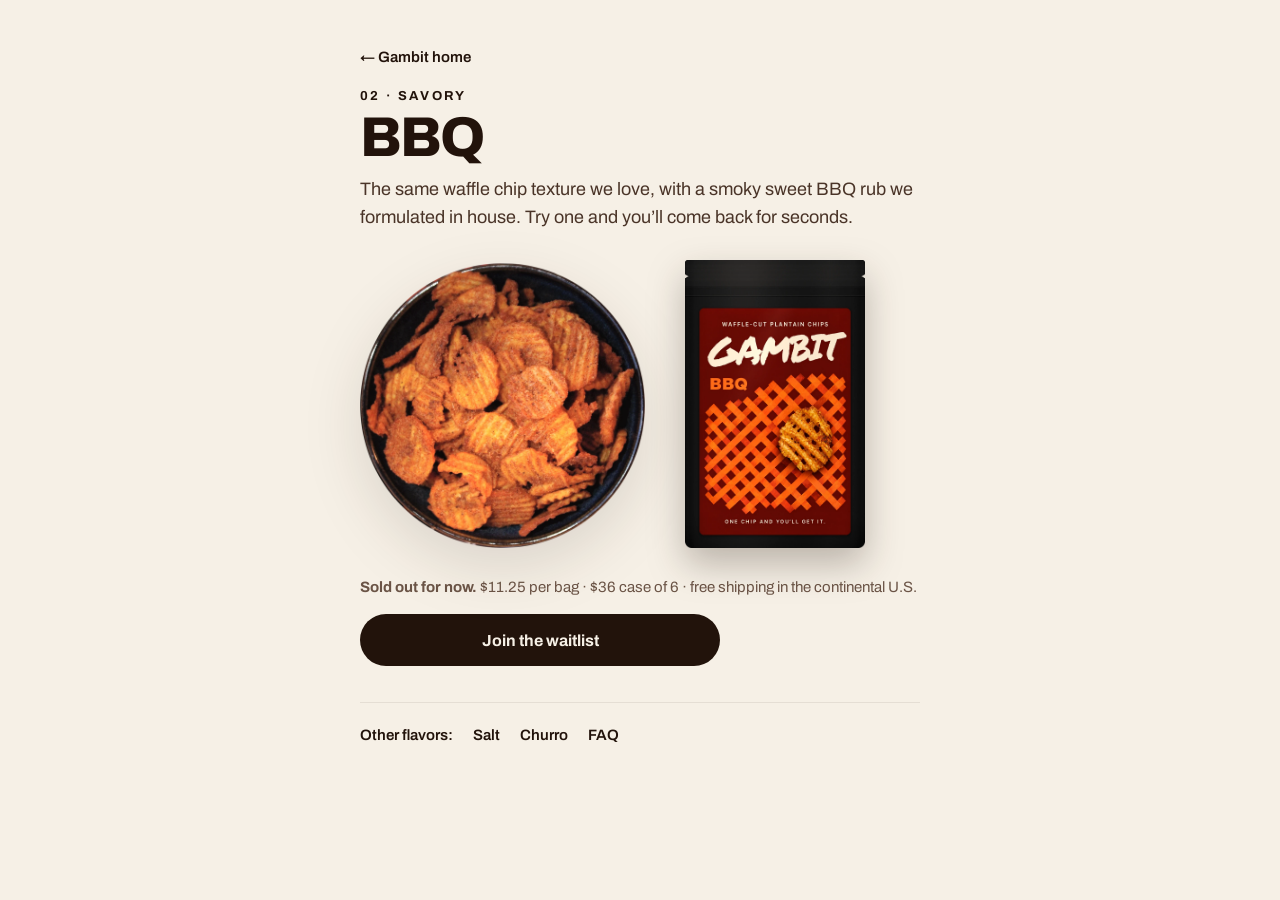
==== flavors/bbq/index.html @ c59f81ba "Add LLM context files, flavor SEO landings, and structured data. Publish llms.txt, product pages wit" ====
<!DOCTYPE html>
<html lang="en" class="is-sold-out">
  <head>
    <meta charset="utf-8" />
    <meta name="viewport" content="width=device-width, initial-scale=1" />
    <script>
      (function () {
        var instock = /instock/i.test(location.search);
        document.documentElement.classList.remove("is-sold-out", "is-in-stock");
        document.documentElement.classList.add(instock ? "is-in-stock" : "is-sold-out");
      })();
    </script>
    <title>Gambit BBQ | Waffle Cut Plantain Chips</title>
    <meta
      name="description"
      content="Gambit BBQ waffle-cut plantain chips with a smoky-sweet in-house rub. Currently sold out — join the waitlist."
    />
    <link rel="canonical" href="https://gambitchips.com/flavors/bbq/" />
    <meta property="og:type" content="product" />
    <meta property="og:title" content="Gambit BBQ | Waffle Cut Plantain Chips" />
    <meta property="og:description" content="Smoky sweet BBQ waffle-cut plantain chips." />
    <meta property="og:image" content="https://gambitchips.com/assets/scene-bbq.webp" />
    <meta property="og:url" content="https://gambitchips.com/flavors/bbq/" />
    <meta name="twitter:card" content="summary_large_image" />
    <link rel="icon" href="../../assets/favicon.svg" type="image/svg+xml" />
    <link rel="preconnect" href="https://fonts.googleapis.com" />
    <link rel="preconnect" href="https://fonts.gstatic.com" crossorigin />
    <link
      href="https://fonts.googleapis.com/css2?family=Archivo:wdth,wght@62..125,400..900&display=swap"
      rel="stylesheet"
    />
    <link rel="stylesheet" href="../../assets/gambit.css" />
    <script type="application/ld+json">
      {
        "@context": "https://schema.org",
        "@graph": [
          {
            "@type": "Product",
            "name": "Gambit BBQ Waffle Cut Plantain Chips",
            "description": "Waffle-cut plantain chips with a smoky sweet BBQ rub made in house.",
            "image": ["https://gambitchips.com/assets/bag-bbq.webp", "https://gambitchips.com/assets/bowl-bbq.webp"],
            "brand": { "@type": "Brand", "name": "Gambit" },
            "url": "https://gambitchips.com/flavors/bbq/",
            "offers": {
              "@type": "Offer",
              "url": "https://gambitchips.com/flavors/bbq/",
              "priceCurrency": "USD",
              "price": "11.25",
              "availability": "https://schema.org/OutOfStock"
            }
          },
          {
            "@type": "BreadcrumbList",
            "itemListElement": [
              { "@type": "ListItem", "position": 1, "name": "Gambit", "item": "https://gambitchips.com/" },
              { "@type": "ListItem", "position": 2, "name": "BBQ", "item": "https://gambitchips.com/flavors/bbq/" }
            ]
          }
        ]
      }
    </script>
  </head>
  <body class="gambit-page">
    <main class="g-flavor-page">
      <a class="g-link g-flavor-page__back" href="/">← Gambit home</a>
      <div class="g-eyebrow">02 · Savory</div>
      <h1>BBQ</h1>
      <p class="g-flavor-page__lede">
        The same waffle chip texture we love, with a smoky sweet BBQ rub we formulated in house. Try one and
        you&rsquo;ll come back for seconds.
      </p>
      <div class="g-flavor-page__visual">
        <img
          class="g-flavor-page__bowl"
          src="../../assets/bowl-bbq.webp"
          width="1200"
          height="1200"
          alt="Bowl of Gambit BBQ waffle-cut chips"
        />
        <img
          class="g-flavor-page__bag"
          src="../../assets/bag-bbq.webp"
          width="800"
          height="1280"
          alt="Gambit BBQ bag"
        />
      </div>
      <p class="g-flavor-page__meta sold-out-only">
        <strong>Sold out for now.</strong> $11.25 per bag · $36 case of 6 · free shipping in the continental U.S.
      </p>
      <div class="g-flavor-page__cta sold-out-only">
        <a href="/#waitlist" class="g-btn g-btn--block">Join the waitlist</a>
      </div>
      <div class="g-flavor-page__cta in-stock-only">
        <a href="/#box" class="g-btn g-btn--block">Build your box</a>
      </div>
      <nav class="g-flavor-page__links" aria-label="Other flavors">
        <span>Other flavors:</span>
        <a href="/flavors/salt/" class="g-link">Salt</a>
        <a href="/flavors/churro/" class="g-link">Churro</a>
        <a href="/#faq" class="g-link">FAQ</a>
      </nav>
    </main>
  </body>
</html>
---- assets/gambit.css ----
:root {
  --cream: #f6f0e6;
  --ink: #22130b;
  --sand: #efe6d6;
  --stepper: #eae0cf;
  --paper: #fffcf6;
  --text-2: #4a3428;
  --text-3: #6b5446;
  --gold: #e3a92b;
  --butter: #f3e2ae;
  --red-band: #a42d1e;
  --bp: 768px;
  --mob-inset: max(16px, calc((100% - 560px) / 2));
}

*,
*::before,
*::after {
  box-sizing: border-box;
}

html {
  scroll-behavior: smooth;
  overflow-x: clip;
}

body.gambit-page {
  margin: 0;
  font-family: "Archivo", system-ui, sans-serif;
  background: var(--cream);
  color: var(--ink);
  -webkit-font-smoothing: antialiased;
  overflow-x: clip;
  min-width: 0;
}

main {
  min-width: 0;
}

.g-btn--block {
  width: 100%;
  text-align: center;
}

a {
  color: inherit;
}

.g-link {
  text-decoration: none;
  background-image: linear-gradient(currentColor, currentColor);
  background-size: 0 1.5px;
  background-repeat: no-repeat;
  background-position: 0 100%;
  transition: background-size 0.3s ease;
}

.g-link:hover {
  background-size: 100% 1.5px;
}

.g-btn {
  display: inline-flex;
  align-items: center;
  justify-content: center;
  gap: 10px;
  min-height: 52px;
  padding: 0 26px;
  border: 0;
  border-radius: 999px;
  background: var(--ink);
  color: var(--cream);
  font: inherit;
  font-size: 16px;
  font-weight: 700;
  text-decoration: none;
  cursor: pointer;
  transition: transform 0.2s ease, background-color 0.2s ease, box-shadow 0.2s ease,
    color 0.6s ease;
}

.g-btn:hover {
  transform: translateY(-1px);
  box-shadow: 0 10px 24px rgba(34, 19, 11, 0.18);
}

.g-btn:active {
  transform: translateY(0);
}

.g-btn:disabled {
  cursor: not-allowed;
  transform: none;
  box-shadow: none;
}

button:focus-visible,
a:focus-visible,
input:focus-visible,
textarea:focus-visible {
  outline: 2px solid currentColor;
  outline-offset: 3px;
}

.g-wrap {
  max-width: 1320px;
  margin: 0 auto;
  padding-left: clamp(16px, 4vw, 48px);
  padding-right: clamp(16px, 4vw, 48px);
}

.g-skip {
  position: absolute;
  left: -9999px;
}

.g-skip:focus {
  left: 16px;
  top: 16px;
  z-index: 100;
  padding: 12px 16px;
  background: var(--cream);
}

/* mode toggles */
html.is-sold-out .in-stock-only {
  display: none !important;
}

html.is-in-stock .sold-out-only {
  display: none !important;
}

.visually-hidden {
  position: absolute;
  width: 1px;
  height: 1px;
  overflow: hidden;
  clip: rect(0 0 0 0);
  white-space: nowrap;
}

/* header */
.g-header {
  position: sticky;
  top: 0;
  z-index: 30;
  background: var(--cream);
  border-bottom: 1px solid rgba(34, 19, 11, 0.07);
}

.g-header__nav {
  display: flex;
  align-items: center;
  gap: 28px;
  flex-wrap: wrap;
  padding: 14px clamp(16px, 4vw, 48px);
  max-width: 1320px;
  margin: 0 auto;
}

.g-header__logo {
  display: block;
  line-height: 0;
}

.g-header__logo img {
  height: 30px;
  width: auto;
}

.g-header__links {
  display: flex;
  gap: 28px;
  flex-grow: 1;
  justify-content: center;
  flex-wrap: wrap;
  font-size: 15px;
  font-weight: 500;
}

.g-header__ig {
  display: grid;
  place-items: center;
  width: 44px;
  height: 44px;
  border-radius: 50%;
}

.g-header__pill {
  min-height: 44px;
  padding: 0 8px 0 18px;
  gap: 10px;
  font-size: 15px;
}

.g-header__pill-count {
  display: grid;
  place-items: center;
  min-width: 28px;
  height: 28px;
  padding: 0 8px;
  border-radius: 999px;
  background: var(--cream);
  color: var(--ink);
  font-size: 13px;
}

.g-header__waitlist {
  min-height: 44px;
  font-size: 15px;
  padding: 0 18px;
  flex-shrink: 0;
}

.g-header__waitlist-short {
  display: none;
}

.g-header__links--desk {
  display: none;
}

@media (min-width: 768px) {
  .g-header__links--desk {
    display: flex;
  }
}

@media (max-width: 767px), (max-height: 520px) and (orientation: landscape) {
  .g-header {
    padding-top: env(safe-area-inset-top, 0);
    overflow-x: clip;
  }

  .g-header__nav {
    width: 100%;
    max-width: 560px;
    margin-left: auto;
    margin-right: auto;
    box-sizing: border-box;
    padding: 10px var(--mob-inset) 10px;
    gap: 10px;
    flex-wrap: nowrap;
    min-width: 0;
  }

  .g-header__logo {
    flex-shrink: 1;
    min-width: 0;
  }

  .g-header__logo img {
    height: 26px;
    max-width: min(140px, 36vw);
    width: auto;
  }

  .g-header__ig {
    flex-shrink: 0;
    margin-left: auto;
  }

  .g-header__waitlist {
    padding: 0 12px;
    font-size: 13px;
    min-height: 40px;
  }

  .g-header__waitlist-long {
    display: none;
  }

  .g-header__waitlist-short {
    display: inline;
  }

  .g-wrap,
  .g-box__head,
  .g-flavor-cards,
  .g-checkout-grid,
  .g-waitlist,
  .g-about__grid,
  .g-closing,
  .g-faq,
  .g-footer__grid,
  .g-footer__legal {
    padding-left: var(--mob-inset);
    padding-right: var(--mob-inset);
  }

  .g-scrolly {
    padding-left: var(--mob-inset);
    padding-right: var(--mob-inset);
  }
}

/* animations */
@keyframes g-rise {
  from {
    transform: translateY(105%);
  }
  to {
    transform: translateY(0);
  }
}

@keyframes g-fadeup {
  from {
    opacity: 0;
    transform: translateY(16px);
  }
  to {
    opacity: 1;
    transform: translateY(0);
  }
}

@keyframes g-roll {
  0% {
    transform: translateX(var(--from-x)) rotate(var(--from-r));
    opacity: 0;
  }
  10% {
    opacity: 1;
  }
  100% {
    transform: translateX(0) rotate(0deg);
    opacity: 1;
  }
}

@keyframes g-shadowin {
  from {
    opacity: 0;
    transform: scale(0.6);
  }
  to {
    opacity: 1;
    transform: scale(1);
  }
}

@keyframes g-bagin {
  from {
    opacity: 0;
    transform: translateY(40px) rotate(-10deg);
  }
  to {
    opacity: 1;
    transform: translateY(0) rotate(-5deg);
  }
}

@keyframes g-spin {
  to {
    transform: rotate(360deg);
  }
}

@keyframes g-marquee {
  to {
    transform: translateX(-50%);
  }
}

.g-rise {
  display: inline-block;
  animation: g-rise 1s cubic-bezier(0.2, 0.8, 0.2, 1) both;
}

.g-fadeup {
  animation: g-fadeup 0.9s cubic-bezier(0.2, 0.8, 0.2, 1) both;
}

.g-roll {
  --from-x: 120%;
  --from-r: 420deg;
  animation: g-roll 1.7s cubic-bezier(0.12, 0.82, 0.22, 1) both;
}

.g-shadowin {
  animation: g-shadowin 1.4s cubic-bezier(0.2, 0.8, 0.2, 1) both;
}

.g-bagin {
  animation: g-bagin 1s cubic-bezier(0.2, 0.9, 0.25, 1.15) both;
}

.g-idle {
  animation: g-spin 120s linear infinite;
}

.g-ring {
  animation: g-spin 60s linear infinite reverse;
}

.g-ticker {
  display: flex;
  width: max-content;
  animation: g-marquee 36s linear infinite;
}

.g-drift {
  display: flex;
  width: max-content;
  animation: g-marquee 90s linear infinite;
}

.g-drift:hover {
  animation-play-state: paused;
}

.g-ticker--reverse {
  animation-direction: reverse;
}

/* hero desktop */
.g-hero-desk {
  display: none;
  padding: clamp(24px, 3vw, 40px) 0 clamp(64px, 7vw, 104px);
  min-width: 0;
}

.g-hero-desk__top {
  display: flex;
  justify-content: space-between;
  align-items: flex-end;
  gap: 28px 64px;
  flex-wrap: wrap;
}

.g-hero-desk h1 {
  margin: 0;
  font-size: clamp(44px, 4.7vw, 76px);
  line-height: 0.92;
  font-weight: 800;
  letter-spacing: -0.04em;
}

.g-hero-desk__line {
  display: block;
  overflow: hidden;
  padding-bottom: 0.05em;
}

.g-hero-desk__intro {
  max-width: 320px;
  display: flex;
  flex-direction: column;
  gap: 18px;
}

@media (min-width: 1024px) {
  .g-hero-desk__top {
    flex-wrap: nowrap;
  }

  .g-hero-desk__top > h1 {
    flex: 1 1 0;
    min-width: 0;
  }

  .g-hero-desk__intro {
    flex: 0 0 auto;
    max-width: min(320px, 34vw);
  }
}

@media (min-width: 768px) and (max-width: 1023px) {
  .g-hero-desk__top {
    flex-direction: column;
    align-items: flex-start;
    gap: 20px;
  }

  .g-hero-desk {
    padding-bottom: clamp(40px, 6vw, 72px);
  }

  .g-trio {
    margin-top: clamp(20px, 4vw, 36px);
  }
}

@media (max-width: 1180px) {
  .g-bowl-cap {
    flex-direction: column;
    align-items: center;
    gap: 2px;
    text-align: center;
  }

  .g-bowl-cap .g-arrow {
    display: none;
  }
}

.g-hero-desk__intro p {
  margin: 0;
  font-size: 18px;
  line-height: 1.55;
  color: var(--text-2);
}

.g-hero-desk__meta {
  font-size: 14px;
  color: var(--text-3);
}

.g-trio {
  display: flex;
  justify-content: space-between;
  gap: clamp(16px, 3vw, 40px);
  margin-top: clamp(28px, 3.4vw, 48px);
  min-width: 0;
}

.g-hero-desk .g-bowl-btn:nth-child(1) .g-roll {
  --from-r: 420deg;
}

.g-hero-desk .g-bowl-btn:nth-child(2) .g-roll {
  --from-r: 480deg;
}

.g-hero-desk .g-bowl-btn:nth-child(3) .g-roll {
  --from-r: 540deg;
}

.g-bowl-btn {
  flex: 1 1 0;
  min-width: 0;
  display: flex;
  flex-direction: column;
  align-items: center;
  gap: 22px;
  text-decoration: none;
  color: inherit;
}

.g-bowl-stage {
  position: relative;
  width: min(100%, 400px);
  aspect-ratio: 1;
  overflow: visible;
}

.g-bowl-shadow {
  position: absolute;
  left: 10%;
  right: 10%;
  bottom: -1%;
  height: 14%;
}

.g-bowl-shadow__blur {
  width: 100%;
  height: 100%;
  border-radius: 50%;
  background: rgba(34, 19, 11, 0.5);
  filter: blur(16px);
  transition: transform 1s cubic-bezier(0.2, 0.8, 0.2, 1), opacity 1s ease;
}

.g-bowl-lift {
  position: absolute;
  inset: 0;
  transition: transform 1s cubic-bezier(0.2, 0.8, 0.2, 1);
}

/* Idle spin only — must not clip hover lift on the parent */
.g-bowl-spin {
  position: absolute;
  inset: 0;
  overflow: hidden;
}

.g-bowl-btn:hover .g-bowl-lift,
.g-bowl-btn:focus-visible .g-bowl-lift {
  transform: translateY(-12px) rotate(28deg);
}

.g-bowl-btn:hover .g-bowl-shadow__blur,
.g-bowl-btn:focus-visible .g-bowl-shadow__blur {
  transform: scale(0.88);
  opacity: 0.7;
}

.g-bowl-stage img.g-bowl-img {
  width: 100%;
  height: 100%;
  display: block;
}

.g-bowl-bag {
  position: absolute;
  left: -2%;
  bottom: 3%;
  width: 24%;
  z-index: 3;
}

.g-bowl-bag {
  transform: rotate(-5deg);
  transform-origin: 50% 100%;
  transition: transform 0.8s cubic-bezier(0.2, 0.8, 0.2, 1);
}

.g-bowl-bag .g-sticker {
  top: -6%;
  left: 46%;
  right: auto;
  font-size: 9px;
  padding: 4px 7px;
  z-index: 2;
}

.g-bowl-bag img {
  position: relative;
  z-index: 0;
  width: 100%;
  height: auto;
  display: block;
  filter: drop-shadow(0 14px 14px rgba(34, 19, 11, 0.32));
}

.g-bowl-btn:hover .g-bowl-bag,
.g-bowl-btn:focus-visible .g-bowl-bag {
  transform: translateY(-6px) rotate(-2deg);
}

.g-bowl-cap {
  display: flex;
  align-items: baseline;
  gap: 12px;
}

.g-bowl-cap strong {
  font-size: 26px;
  font-weight: 800;
  letter-spacing: -0.02em;
}

.g-bowl-cap span {
  font-size: 15px;
  color: var(--text-3);
}

.g-bowl-cap .g-arrow {
  opacity: 0;
  transform: translateY(-4px);
  transition: opacity 0.3s, transform 0.3s;
  font-size: 18px;
  font-weight: 700;
}

.g-bowl-btn:hover .g-arrow,
.g-bowl-btn:focus-visible .g-arrow {
  opacity: 1;
  transform: none;
}

.g-sticker {
  position: absolute;
  z-index: 3;
  display: inline-grid;
  place-items: center;
  padding: 6px 10px;
  border-radius: 999px;
  background: var(--cream);
  color: var(--ink);
  box-shadow: 0 0 0 1.5px var(--ink), 0 6px 14px rgba(34, 19, 11, 0.25);
  font-size: 11px;
  font-weight: 800;
  letter-spacing: 0.14em;
  text-transform: uppercase;
  white-space: nowrap;
  transform: rotate(9deg);
}

/* hero mobile */
.g-hero-mob {
  display: none;
  padding: 14px 0 36px;
  transition: background-color 0.7s ease, color 0.7s ease;
  min-width: 0;
}

.g-mob-col {
  display: flex;
  flex-direction: column;
  gap: 18px;
  max-width: 560px;
  margin: 0 auto;
  padding-inline: var(--mob-inset);
  min-width: 0;
  width: 100%;
  box-sizing: border-box;
}

.g-hero-mob h1 {
  margin: 0;
  font-size: clamp(36px, 10.8vw, 44px);
  line-height: 0.92;
  font-weight: 800;
  letter-spacing: -0.04em;
  min-width: 0;
}

.g-hero-mob__intro {
  margin: -4px 0 0;
  font-size: 16px;
  line-height: 1.5;
  min-width: 0;
  max-width: 100%;
  overflow-wrap: break-word;
}

.m-stage {
  position: relative;
  width: min(100%, 400px);
  max-width: 100%;
  aspect-ratio: 1 / 1;
  margin: 4px auto 0;
  min-width: 0;
  align-self: center;
  overflow: visible;
}

.m-stage__bowl-shell.g-roll {
  --from-x: 110%;
  --from-r: 320deg;
}

@media (prefers-reduced-motion: reduce) {
  .m-stage__bowl-shell.g-roll {
    --from-x: 0;
    --from-r: 0deg;
  }
}

.m-stage__ring {
  position: absolute;
  inset: 0;
  width: 100%;
  height: 100%;
  overflow: visible;
  pointer-events: none;
}

.m-stage__shadow {
  position: absolute;
  left: 17%;
  right: 17%;
  bottom: 6%;
  height: 11%;
  border-radius: 50%;
  background: rgba(20, 8, 4, 0.55);
  filter: blur(13px);
}

.m-stage__bowl-shell {
  position: absolute;
  inset: 8%;
  overflow: hidden;
}

.m-stage__turn {
  position: relative;
  width: 100%;
  height: 100%;
  transition: transform 0.9s cubic-bezier(0.25, 0.75, 0.3, 1);
}

.m-stage__bowl {
  position: absolute;
  inset: 0;
  width: 100%;
  height: 100%;
  opacity: 0;
  transition: opacity 0.6s ease;
  object-fit: contain;
}

.m-stage__bowl.is-active {
  opacity: 1;
}

.m-stage__bag {
  position: absolute;
  left: 0;
  bottom: 4%;
  width: 25%;
  aspect-ratio: 800 / 1280;
  z-index: 4;
  overflow: visible;
  transform: rotate(-5deg);
  transform-origin: 50% 100%;
}

.m-stage__bag-img {
  position: absolute;
  left: 0;
  bottom: 0;
  width: 100%;
  height: auto;
  display: block;
  opacity: 0;
  visibility: hidden;
  transform: translateY(18px);
  transition: none;
  filter: drop-shadow(0 12px 12px rgba(20, 8, 4, 0.38));
  pointer-events: none;
}

.m-stage__bag-img.is-active {
  opacity: 1;
  visibility: visible;
  transform: translateY(0);
  transition: transform 0.55s cubic-bezier(0.2, 0.9, 0.25, 1.15);
  pointer-events: auto;
  z-index: 1;
}

.g-sticker--mob {
  top: -8%;
  left: 38%;
  right: auto;
  font-size: 8px;
  padding: 4px 6px;
  z-index: 2;
}

.g-flavor-tabs {
  display: grid;
  grid-template-columns: repeat(3, minmax(0, 1fr));
  gap: 4px;
  padding: 4px;
  border-radius: 999px;
  transition: background-color 0.7s ease;
  width: 100%;
  min-width: 0;
  max-width: 100%;
  box-sizing: border-box;
}

.g-flavor-tabs button {
  min-height: 46px;
  min-width: 0;
  border: 0;
  border-radius: 999px;
  font: inherit;
  font-size: 15px;
  font-weight: 700;
  cursor: pointer;
  transition: background-color 0.5s, color 0.5s;
}

.g-mob-flavor-copy {
  display: flex;
  flex-direction: column;
  gap: 10px;
  min-width: 0;
  width: 100%;
}

.g-mob-flavor-copy[hidden] {
  display: none !important;
}

.g-eyebrow {
  font-size: 13px;
  font-weight: 700;
  letter-spacing: 0.18em;
  text-transform: uppercase;
}

@media (min-width: 768px) {
  .g-hero-desk {
    display: block;
  }
  .g-hero-mob {
    display: none;
  }
}

@media (max-width: 767px), (max-height: 520px) and (orientation: landscape) {
  .g-hero-desk {
    display: none;
  }

  .g-hero-mob {
    display: block;
  }
}

@media (max-height: 520px) and (orientation: landscape) {
  .g-hero-desk {
    display: none !important;
  }

  .g-hero-mob {
    display: block !important;
  }

  .g-showcase {
    display: none !important;
  }
}

/* ticker band */
.g-band {
  background: var(--ink);
  color: var(--cream);
  overflow: hidden;
  overflow-x: clip;
  contain: paint;
  padding: 22px 0;
}

.g-band--red {
  background: var(--red-band);
  color: #fff3ea;
  border-bottom: 1px solid rgba(255, 243, 234, 0.12);
}

.g-band__item {
  display: inline-flex;
  align-items: center;
  gap: 36px;
  padding-right: 36px;
  font-size: clamp(20px, 2vw, 30px);
  font-weight: 800;
  letter-spacing: -0.01em;
  white-space: nowrap;
  font-stretch: 112%;
}

/* showcase */
.g-showcase {
  transition: background-color 0.9s ease, color 0.9s ease;
}

.g-scrolly {
  display: grid;
  grid-template-columns: minmax(0, 560px) minmax(0, 560px);
  justify-content: space-between;
  gap: clamp(32px, 6vw, 80px);
  padding: 0 clamp(16px, 4vw, 48px);
  max-width: 1320px;
  margin: 0 auto;
  min-width: 0;
}

.g-stage-col {
  min-width: 0;
}

.g-chapter {
  min-height: 640px;
  display: flex;
  flex-direction: column;
  justify-content: center;
  gap: 18px;
}

.g-chapter h2 {
  margin: 0;
  font-size: clamp(64px, 8vw, 128px);
  line-height: 0.86;
  font-weight: 800;
  letter-spacing: -0.045em;
}

.g-chapter p {
  margin: 0;
  font-size: 20px;
  line-height: 1.55;
  max-width: 34ch;
}

.g-stage-col {
  position: relative;
  overflow: visible;
}

.g-stage {
  position: sticky;
  top: 150px;
  width: 100%;
  max-width: 560px;
  aspect-ratio: 1;
  margin-left: auto;
  overflow: visible;
}

.g-stage__spin {
  position: absolute;
  inset: 7%;
  z-index: 1;
  will-change: transform;
  overflow: visible;
  transform-origin: 50% 50%;
}

.g-stage__bowl {
  position: absolute;
  inset: 0;
  width: 100%;
  height: 100%;
  opacity: 0;
  transition: opacity 0.8s ease;
}

.g-stage__bowl.is-active {
  opacity: 1;
}

.g-stage__bag-pocket {
  position: absolute;
  left: -8%;
  bottom: -4%;
  width: 23%;
  aspect-ratio: 800 / 1280;
  z-index: 3;
  overflow: visible;
  transform: rotate(-5deg);
  transform-origin: 50% 100%;
}

.g-stage__bag {
  position: absolute;
  left: 0;
  bottom: 0;
  width: 100%;
  height: auto;
  z-index: 0;
  opacity: 0;
  visibility: hidden;
  transform: translateY(24px);
  transition: none;
  filter: drop-shadow(0 18px 18px rgba(20, 8, 4, 0.4));
  pointer-events: none;
}

.g-stage__bag.is-active {
  opacity: 1;
  visibility: visible;
  transform: translateY(0);
  transition: transform 0.55s cubic-bezier(0.2, 0.9, 0.25, 1.15);
  pointer-events: auto;
  z-index: 1;
}

.g-sticker--showcase {
  left: 4%;
  bottom: 30%;
  top: auto;
  right: auto;
  font-size: 9px;
  padding: 4px 7px;
  z-index: 5;
}

/* Flavor jump controls — keep in DOM for JS/a11y, hide visually (read like a stray scrollbar) */
.g-stage-dots {
  position: absolute;
  width: 1px;
  height: 1px;
  padding: 0;
  margin: -1px;
  overflow: hidden;
  clip: rect(0, 0, 0, 0);
  white-space: nowrap;
  border: 0;
}

.g-dot {
  position: relative;
  width: 10px;
  height: 10px;
  border-radius: 999px;
  border: 0;
  padding: 0;
  background: currentColor;
  opacity: 0.3;
  cursor: pointer;
  transition: height 0.4s cubic-bezier(0.2, 0.8, 0.2, 1), opacity 0.3s ease;
}

.g-dot[aria-current="true"] {
  height: 28px;
  opacity: 0.9;
}

.g-dot::before {
  content: "";
  position: absolute;
  inset: -12px;
}

@media (max-width: 767px), (max-height: 520px) and (orientation: landscape) {
  .g-showcase {
    display: none;
  }
}

@media (max-width: 1023px) {
  .g-scrolly {
    grid-template-columns: minmax(0, 1fr) minmax(0, 1fr);
  }

  .g-chapter {
    min-height: 560px;
  }

  .g-chapter h2 {
    font-size: clamp(56px, 8vw, 96px);
  }

  .g-stage {
    top: 110px;
  }
}

/* photo strip */
.g-photos {
  padding: clamp(64px, 7vw, 104px) 0;
  overflow: hidden;
  overflow-x: clip;
  contain: paint;
}

.g-photos__track img {
  height: clamp(280px, 30vw, 440px);
  width: auto;
  aspect-ratio: 16 / 9;
  object-fit: cover;
  border-radius: 22px;
  margin-right: 18px;
  display: block;
}

@media (max-width: 767px), (max-height: 520px) and (orientation: landscape) {
  .g-photos__track {
    display: flex;
    overflow-x: auto;
    scroll-snap-type: x mandatory;
    padding: 0 16px 8px;
    gap: 12px;
    width: auto;
    animation: none !important;
  }
  .g-photos__track img {
    scroll-snap-align: center;
    width: 300px;
    height: auto;
    aspect-ratio: 4 / 5;
    flex-shrink: 0;
  }
}

/* box */
.g-box {
  border-top: 1px solid rgba(34, 19, 11, 0.08);
  padding: clamp(80px, 9vw, 120px) 0;
}

.g-box__head {
  text-align: center;
  display: flex;
  flex-direction: column;
  gap: 14px;
  align-items: center;
  margin-bottom: 40px;
}

.g-box__head h2 {
  margin: 0;
  font-size: clamp(44px, 5vw, 72px);
  line-height: 0.95;
  font-weight: 800;
  letter-spacing: -0.035em;
}

.g-box__head p {
  margin: 0;
  font-size: 18px;
  line-height: 1.55;
  color: var(--text-2);
  max-width: 48ch;
}

.g-flavor-cards {
  display: grid;
  grid-template-columns: repeat(3, minmax(0, 1fr));
  gap: clamp(12px, 1.6vw, 20px);
  max-width: 1240px;
  margin: 0 auto;
  padding: 0 clamp(16px, 4vw, 48px);
}

@media (max-width: 767px), (max-height: 520px) and (orientation: landscape) {
  .g-flavor-cards {
    display: flex;
    overflow-x: auto;
    scroll-snap-type: x mandatory;
    gap: 16px;
    padding-bottom: 8px;
  }

  .g-flavor-card {
    flex: 0 0 min(282px, 85vw);
    scroll-snap-align: center;
  }
}

.g-flavor-card {
  border-radius: 28px;
  padding: 36px 24px 24px;
  display: flex;
  flex-direction: column;
  align-items: center;
  gap: 18px;
}

.g-flavor-card--salt {
  background: #f6ebc8;
}
.g-flavor-card--bbq {
  background: #f1d6c0;
}
.g-flavor-card--churro {
  background: #eedccb;
}

.g-flavor-card__bag {
  position: relative;
  height: clamp(230px, 24vw, 320px);
  width: 100%;
  display: grid;
  place-items: end center;
}

.g-flavor-card__bag img {
  position: relative;
  height: clamp(210px, 22.6vw, 300px);
  width: auto;
  max-width: 100%;
  display: block;
  filter: drop-shadow(0 14px 14px rgba(34, 19, 11, 0.32));
  transition: transform 0.55s cubic-bezier(0.3, 1.7, 0.5, 1);
}

.g-sticker--card {
  top: 8px;
  right: max(6px, calc(50% - 150px));
  left: auto;
}

.g-sold-label {
  display: grid;
  place-items: center;
  min-height: 54px;
  width: 100%;
  border-radius: 999px;
  background: rgba(34, 19, 11, 0.07);
  color: rgba(34, 19, 11, 0.62);
  font-size: 13px;
  font-weight: 700;
  letter-spacing: 0.14em;
  text-transform: uppercase;
}

/* waitlist panel */
.g-waitlist {
  border-radius: 28px;
  background: var(--ink);
  color: var(--cream);
  padding: clamp(28px, 4vw, 48px);
  display: grid;
  grid-template-columns: repeat(auto-fit, minmax(min(100%, 380px), 1fr));
  gap: 32px 56px;
  align-items: center;
  max-width: 1240px;
  margin: 24px auto 0;
  padding-left: clamp(16px, 4vw, 48px);
  padding-right: clamp(16px, 4vw, 48px);
}

.g-waitlist h3 {
  margin: 0;
  font-size: clamp(32px, 3.2vw, 44px);
  line-height: 1;
  font-weight: 800;
  letter-spacing: -0.03em;
}

.g-waitlist__lede {
  margin: 0;
  font-size: 17px;
  line-height: 1.55;
  color: rgba(246, 240, 230, 0.8);
  max-width: 38ch;
}

.g-wl-input {
  min-height: 54px;
  width: 100%;
  border-radius: 999px;
  border: 1.5px solid rgba(246, 240, 230, 0.25);
  background: rgba(246, 240, 230, 0.06);
  padding: 0 22px;
  font: inherit;
  font-size: 16px;
  color: var(--cream);
}

.g-wl-input::placeholder {
  color: rgba(246, 240, 230, 0.55);
}

.g-wl-input:focus {
  outline: none;
  border-color: var(--gold);
}

.g-wl-submit {
  min-height: 56px;
  width: 100%;
  background: var(--cream);
  color: var(--ink);
  margin-top: 4px;
}

.g-wl-submit:disabled {
  opacity: 0.45;
  cursor: not-allowed;
  transform: none;
  box-shadow: none;
}

.g-wl-submit:disabled:hover {
  transform: none;
  box-shadow: none;
}

.g-waitlist-hint {
  margin: -4px 0 0;
  font-size: 13px;
  color: rgba(246, 240, 230, 0.5);
}

.g-field-error[hidden] {
  display: none !important;
}

.g-waitlist-success__title {
  margin: 0;
  font-size: clamp(22px, 2.5vw, 26px);
  font-weight: 800;
  letter-spacing: -0.02em;
  line-height: 1.15;
}

.g-waitlist-success__body {
  margin: 0;
  font-size: 16px;
  line-height: 1.55;
  color: rgba(246, 240, 230, 0.8);
  max-width: 36ch;
}

.g-wl-form {
  display: flex;
  flex-direction: column;
  gap: 12px;
}

.g-field-error {
  margin: 4px 0 0;
  font-size: 14px;
  color: #ffc9a8;
}

.g-waitlist__form-col {
  min-width: 0;
}

[data-waitlist-form-wrap][hidden],
[data-waitlist-success][hidden] {
  display: none !important;
}

.g-waitlist-success {
  display: flex;
  flex-direction: column;
  align-items: flex-start;
  gap: 14px;
  padding: 4px 0;
}

.g-waitlist-success__icon {
  display: grid;
  place-items: center;
  width: 56px;
  height: 56px;
  border-radius: 50%;
  background: var(--gold);
  color: var(--ink);
  font-size: 26px;
  font-weight: 800;
}

.g-checkout-grid {
  display: grid;
  grid-template-columns: repeat(auto-fit, minmax(min(100%, 420px), 1fr));
  gap: 20px;
  max-width: 1240px;
  margin: 24px auto 0;
  padding: 0 clamp(16px, 4vw, 48px);
}

.g-case {
  border-radius: 28px;
  background: var(--sand);
  padding: 28px;
  display: flex;
  flex-direction: column;
  gap: 22px;
}

.g-summary {
  border-radius: 28px;
  background: var(--paper);
  box-shadow: 0 1px 0 rgba(34, 19, 11, 0.06), 0 0 0 1px rgba(34, 19, 11, 0.08);
  padding: 28px;
  display: flex;
  flex-direction: column;
  gap: 16px;
}

.g-ship-fields {
  display: grid;
  grid-template-columns: 1fr 1fr;
  gap: 12px;
  margin-top: 8px;
}

.g-ship-fields label {
  display: flex;
  flex-direction: column;
  gap: 6px;
  font-size: 14px;
  font-weight: 600;
}

.g-ship-fields label.full {
  grid-column: 1 / -1;
}

.g-ship-fields input,
.g-ship-fields textarea {
  min-height: 48px;
  border-radius: 12px;
  border: 1.5px solid rgba(34, 19, 11, 0.12);
  padding: 0 14px;
  font: inherit;
}

/* about */
.g-about {
  background: var(--ink);
  color: var(--cream);
}

.g-about__grid {
  display: grid;
  grid-template-columns: minmax(0, 5fr) minmax(0, 6fr);
  gap: clamp(36px, 6vw, 88px);
  align-items: start;
  padding: clamp(72px, 9vw, 120px) clamp(16px, 4vw, 48px);
  max-width: 1320px;
  margin: 0 auto;
}

.g-about__photo {
  position: sticky;
  top: 104px;
}

.g-about__photo-frame {
  margin: 0;
  border-radius: 24px;
  overflow: hidden;
  aspect-ratio: 1 / 1;
}

.g-about__photo-frame img {
  width: 100%;
  height: 100%;
  object-fit: cover;
  object-position: 50% 42%;
  display: block;
}

.g-about__cap {
  display: flex;
  justify-content: space-between;
  padding: 14px 4px 0;
  font-size: 15px;
}

.g-about__cap a {
  color: var(--gold);
}

.g-about__copy h2 {
  margin: 0;
  font-size: clamp(36px, 3.8vw, 52px);
  font-weight: 800;
  letter-spacing: -0.03em;
}

.g-about__copy h2 + h2 {
  margin-top: 36px;
}

.g-about__lede {
  font-size: clamp(22px, 2vw, 27px);
  line-height: 1.35;
  font-weight: 600;
}

.g-about__copy p {
  margin: 0;
  font-size: 18px;
  line-height: 1.7;
  color: rgba(246, 240, 230, 0.82);
}

@media (max-width: 767px), (max-height: 520px) and (orientation: landscape) {
  .g-about__grid {
    grid-template-columns: 1fr;
  }

  .g-about__photo {
    position: static;
  }
  .g-about__photo-frame {
    aspect-ratio: 4 / 3;
  }

  .g-about__photo-frame img {
    object-position: 50% 45%;
  }
}

/* closing */
.g-closing {
  background: var(--butter);
  text-align: center;
  padding: clamp(88px, 10vw, 140px) 16px;
}

.g-closing__bowls {
  display: flex;
  justify-content: center;
  align-items: center;
  margin-bottom: 36px;
  overflow-x: clip;
  max-width: 100%;
}

.g-closing-roll {
  flex: 0 0 auto;
  margin: 0 -18px;
  line-height: 0;
}

.g-closing-roll img {
  display: block;
  width: clamp(128px, 18vw, 250px);
  height: auto;
  aspect-ratio: 1;
  max-height: none;
  filter: drop-shadow(0 26px 24px rgba(34, 19, 11, 0.32));
}

.g-closing h2 {
  margin: 0 0 36px;
  font-size: clamp(44px, 6vw, 88px);
  line-height: 0.95;
  font-weight: 800;
  letter-spacing: -0.035em;
  max-width: 14ch;
  margin-left: auto;
  margin-right: auto;
}

/* faq */
.g-faq {
  border-top: 1px solid rgba(34, 19, 11, 0.08);
  padding: clamp(72px, 9vw, 120px) clamp(16px, 4vw, 48px);
  max-width: 820px;
  margin: 0 auto;
}

.g-faq h2 {
  text-align: center;
  margin: 0 0 28px;
  font-size: clamp(36px, 3.8vw, 52px);
  font-weight: 800;
}

.g-faq__item {
  border-bottom: 1px solid rgba(34, 19, 11, 0.16);
}

.g-faq__item button {
  width: 100%;
  min-height: 68px;
  display: flex;
  justify-content: space-between;
  align-items: center;
  gap: 16px;
  background: none;
  border: 0;
  padding: 18px 0;
  font: inherit;
  font-size: 19px;
  font-weight: 700;
  text-align: left;
  cursor: pointer;
}

.g-faq__item p {
  margin: 0 0 22px;
  font-size: 17px;
  line-height: 1.65;
  color: var(--text-2);
}

.g-faq__foot {
  text-align: center;
  font-size: 16px;
  color: var(--text-3);
  margin-top: 28px;
}

/* footer */
.g-footer {
  background: var(--ink);
  color: var(--cream);
  padding: clamp(56px, 7vw, 88px) clamp(16px, 4vw, 48px) calc(28px + env(safe-area-inset-bottom, 0));
}

.g-footer__grid {
  display: grid;
  grid-template-columns: repeat(auto-fit, minmax(min(100%, 200px), 1fr));
  gap: 32px;
  max-width: 1320px;
  margin: 0 auto 48px;
}

.g-footer__col-title {
  font-size: 12px;
  font-weight: 700;
  letter-spacing: 0.18em;
  text-transform: uppercase;
  color: rgba(246, 240, 230, 0.55);
  margin-bottom: 10px;
}

.g-footer__legal {
  display: flex;
  justify-content: space-between;
  flex-wrap: wrap;
  gap: 16px;
  font-size: 13px;
  color: rgba(246, 240, 230, 0.5);
  border-top: 1px solid rgba(246, 240, 230, 0.12);
  padding-top: 20px;
  max-width: 1320px;
  margin: 0 auto;
}

.g-stepper {
  display: flex;
  align-items: center;
  justify-content: space-between;
  gap: 12px;
  border-radius: 999px;
  padding: 6px;
}

.g-stepper button {
  width: 44px;
  height: 44px;
  border-radius: 50%;
  border: 0;
  font: inherit;
  font-size: 22px;
  cursor: pointer;
}

@media (prefers-reduced-motion: reduce) {
  .g-rise,
  .g-fadeup,
  .g-roll,
  .g-shadowin,
  .g-bagin,
  .g-idle,
  .g-ring,
  .g-ticker,
  .g-drift {
    animation: none !important;
  }
  .m-stage__bag-img.is-active,
  .g-stage__bag.is-active {
    transition: none !important;
  }
  .g-bowl-lift,
  .g-bowl-shadow__blur,
  .m-stage__turn {
    transition: none !important;
  }
  html {
    scroll-behavior: auto;
  }
}

/* flavor landing pages (/flavors/*) — do not use --mob-inset (viewport-based; collapses content) */
.g-flavor-page {
  width: 100%;
  max-width: 640px;
  margin: 0 auto;
  padding: clamp(28px, 4vw, 48px) clamp(20px, 5vw, 40px) clamp(64px, 10vw, 96px);
  box-sizing: border-box;
}

.g-flavor-page .g-eyebrow {
  margin-bottom: 8px;
}

.g-flavor-page__back {
  display: inline-block;
  margin-bottom: 24px;
  font-size: 15px;
  font-weight: 600;
}

.g-flavor-page__visual {
  display: grid;
  grid-template-columns: minmax(0, 1.15fr) minmax(0, 0.85fr);
  gap: clamp(12px, 3vw, 24px);
  align-items: end;
  margin: 0 0 28px;
  max-width: 520px;
}

.g-flavor-page__visual img {
  width: 100%;
  height: auto;
  display: block;
}

.g-flavor-page__bowl {
  filter: drop-shadow(0 20px 28px rgba(34, 19, 11, 0.12));
}

.g-flavor-page__bag {
  max-width: 180px;
  width: 100%;
  margin: 0 auto;
  justify-self: center;
  filter: drop-shadow(0 16px 18px rgba(34, 19, 11, 0.28));
}

.g-flavor-page h1 {
  margin: 0 0 12px;
  font-size: clamp(40px, 9vw, 56px);
  line-height: 0.95;
  font-weight: 800;
  letter-spacing: -0.04em;
}

.g-flavor-page__lede {
  margin: 0 0 28px;
  font-size: 18px;
  line-height: 1.55;
  color: var(--text-2);
  max-width: 38em;
}

.g-flavor-page__meta {
  margin: 0 0 16px;
  font-size: 15px;
  line-height: 1.5;
  color: var(--text-3);
}

.g-flavor-page__cta {
  display: flex;
  flex-direction: column;
  gap: 12px;
  max-width: 360px;
}

.g-flavor-page__links {
  display: flex;
  flex-wrap: wrap;
  align-items: center;
  gap: 12px 20px;
  margin-top: 36px;
  padding-top: 24px;
  border-top: 1px solid rgba(34, 19, 11, 0.08);
  font-size: 15px;
  font-weight: 600;
}

@media (max-width: 560px) {
  .g-flavor-page__visual {
    grid-template-columns: 1fr;
    max-width: 100%;
  }

  .g-flavor-page__bowl {
    max-width: min(100%, 320px);
    margin: 0 auto;
  }

  .g-flavor-page__bag {
    max-width: 140px;
  }
}
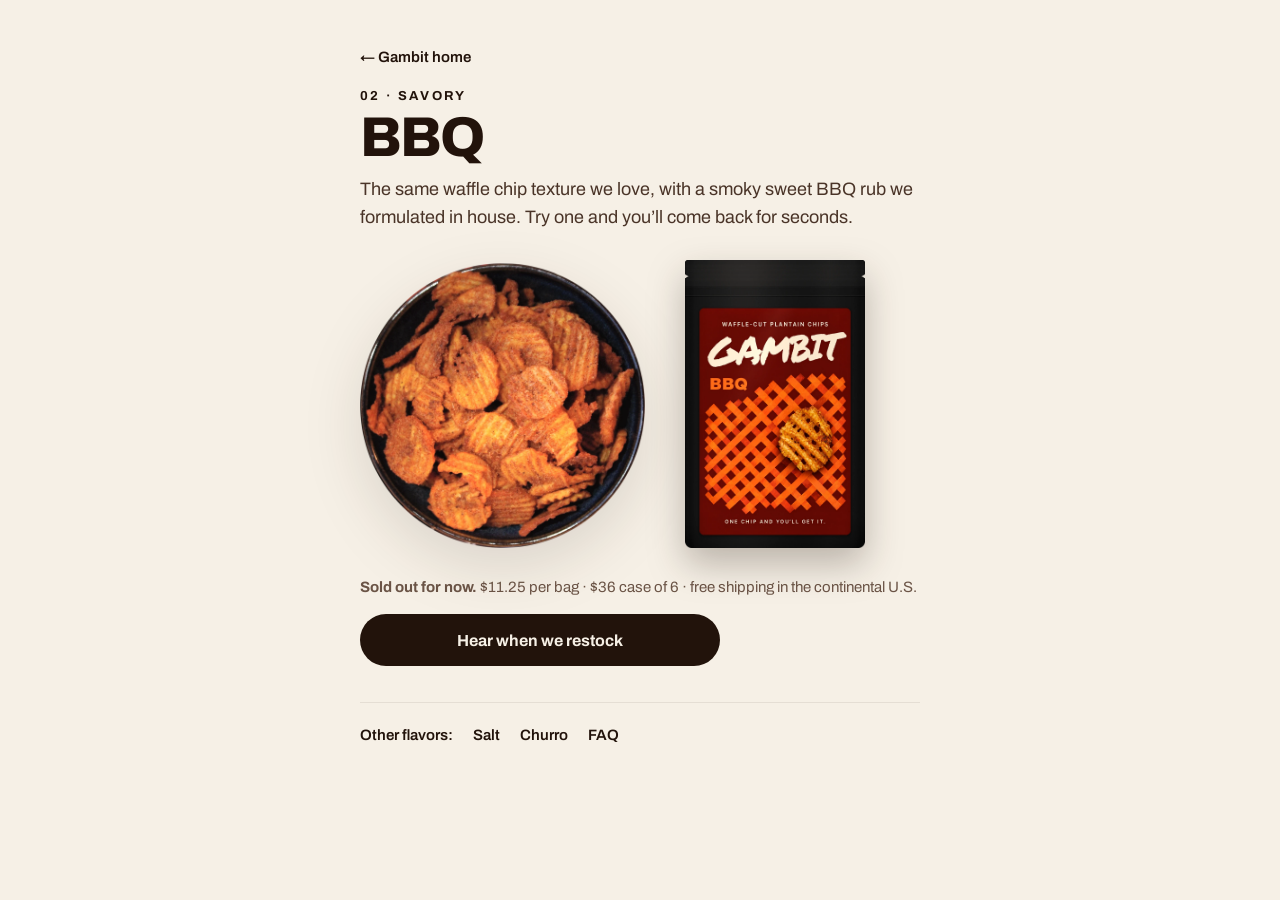
==== commit acef6b57: "Update restock CTA copy and fix hero headline descender clip. Rename sold-out buttons to “Hear when " ====
--- a/flavors/bbq/index.html
+++ b/flavors/bbq/index.html
@@ -89,7 +89,7 @@
         <strong>Sold out for now.</strong> $11.25 per bag · $36 case of 6 · free shipping in the continental U.S.
       </p>
       <div class="g-flavor-page__cta sold-out-only">
-        <a href="/#waitlist" class="g-btn g-btn--block">Join the waitlist</a>
+        <a href="/#waitlist" class="g-btn g-btn--block">Hear when we restock</a>
       </div>
       <div class="g-flavor-page__cta in-stock-only">
         <a href="/#box" class="g-btn g-btn--block">Build your box</a>
--- a/assets/gambit.css
+++ b/assets/gambit.css
@@ -263,9 +263,13 @@
   }
 
   .g-header__waitlist {
-    padding: 0 12px;
-    font-size: 13px;
+    padding: 0 10px;
+    font-size: 11px;
     min-height: 40px;
+    max-width: 118px;
+    text-align: center;
+    line-height: 1.15;
+    white-space: normal;
   }
 
   .g-header__waitlist-long {
@@ -434,7 +438,7 @@
 .g-hero-desk h1 {
   margin: 0;
   font-size: clamp(44px, 4.7vw, 76px);
-  line-height: 0.92;
+  line-height: 0.96;
   font-weight: 800;
   letter-spacing: -0.04em;
 }
@@ -442,7 +446,12 @@
 .g-hero-desk__line {
   display: block;
   overflow: hidden;
-  padding-bottom: 0.05em;
+  padding-bottom: 0.14em;
+}
+
+.g-hero-desk__line > .g-rise {
+  display: inline-block;
+  padding-bottom: 0.06em;
 }
 
 .g-hero-desk__intro {
@@ -703,7 +712,7 @@
 .g-hero-mob h1 {
   margin: 0;
   font-size: clamp(36px, 10.8vw, 44px);
-  line-height: 0.92;
+  line-height: 0.96;
   font-weight: 800;
   letter-spacing: -0.04em;
   min-width: 0;
